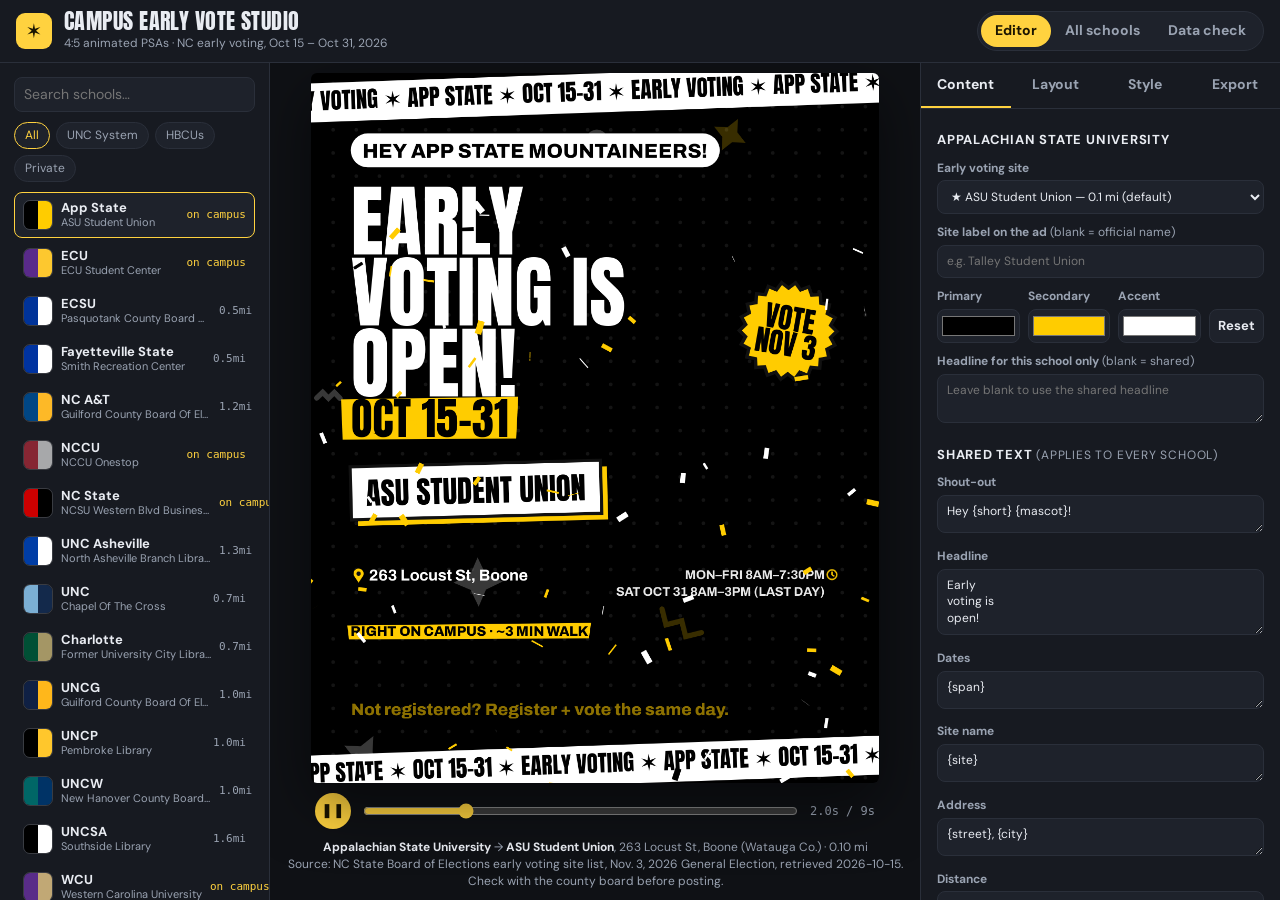
==== index.html @ 120e777c "Campus early vote PSA studio: 4:5 animated ad generator for NC campuses Co-Authored-By: Claude Opus " ====
<!doctype html>
<html lang="en">
<head>
<meta charset="utf-8">
<meta name="viewport" content="width=device-width, initial-scale=1">
<title>Campus Early Vote Studio</title>
<link rel="preconnect" href="https://fonts.googleapis.com">
<link rel="preconnect" href="https://fonts.gstatic.com" crossorigin>
<link href="https://fonts.googleapis.com/css2?family=Anton&family=Archivo:wght@400;600;700;800;900&family=Bowlby+One&family=DM+Sans:wght@400;600;700;800&family=Bungee&family=Space+Grotesk:wght@400;600;700&family=Permanent+Marker&family=Rubik:wght@400;600;700;800&family=Bricolage+Grotesque:opsz,wght@12..96,500;12..96,800&display=swap" rel="stylesheet">
<link rel="stylesheet" href="styles.css">
</head>
<body>
<header class="topbar">
  <div class="brand">
    <span class="brand-mark">✶</span>
    <div>
      <h1>Campus Early Vote Studio</h1>
      <p class="sub">4:5 animated PSAs · NC early voting, Oct 15 – Oct 31, 2026</p>
    </div>
  </div>
  <div class="view-toggle" role="tablist">
    <button class="seg active" data-view="single">Editor</button>
    <button class="seg" data-view="grid">All schools</button>
    <button class="seg" data-view="table">Data check</button>
  </div>
</header>

<main class="app">
  <!-- Schools -->
  <aside class="panel left">
    <input id="search" type="search" placeholder="Search schools…" autocomplete="off">
    <div class="chips" id="filters">
      <button class="chip active" data-f="all">All</button>
      <button class="chip" data-f="public">UNC System</button>
      <button class="chip" data-f="hbcu">HBCUs</button>
      <button class="chip" data-f="private">Private</button>
    </div>
    <ul id="schoolList" class="school-list"></ul>
  </aside>

  <!-- Stage -->
  <section class="stage" id="stageSingle">
    <div class="canvas-wrap" id="canvasWrap">
      <canvas id="ad" width="1080" height="1350"></canvas>
      <canvas id="overlay" width="1080" height="1350"></canvas>
      <div class="rec-badge" id="recBadge" hidden>● REC</div>
    </div>
    <div class="transport">
      <button id="playBtn" class="icon-btn" title="Play / pause (space)">❚❚</button>
      <input id="scrub" type="range" min="0" max="1000" value="0">
      <span id="timeRead" class="mono">0.0s</span>
    </div>
    <div class="site-note" id="siteNote"></div>
  </section>

  <section class="stage grid-stage" id="stageGrid" hidden>
    <div class="grid-head">
      <p>Every ad, frozen at <input id="gridTime" type="number" step="0.5" min="0" value="4" class="num-sm">s. Click any card to edit it.</p>
    </div>
    <div class="ad-grid" id="adGrid"></div>
  </section>

  <section class="stage table-stage" id="stageTable" hidden>
    <p class="muted">Each school's chosen early voting site. Students can only vote early in the county where they're registered, so the picker only offers sites in the campus county. ⚠ marks places to double-check before publishing.</p>
    <div class="table-scroll"><table id="dataTable"></table></div>
  </section>

  <!-- Controls -->
  <aside class="panel right">
    <div class="tabs" role="tablist">
      <button class="tab active" data-tab="content">Content</button>
      <button class="tab" data-tab="layout">Layout</button>
      <button class="tab" data-tab="style">Style</button>
      <button class="tab" data-tab="export">Export</button>
    </div>

    <div class="tab-body" data-body="content">
      <h3 id="schoolTitle">School</h3>
      <label>Early voting site
        <select id="siteSelect"></select>
      </label>
      <label>Site label on the ad <span class="hint">(blank = official name)</span>
        <input id="siteLabel" type="text" placeholder="e.g. Talley Student Union">
      </label>
      <div class="color-row">
        <label>Primary<input type="color" id="c0"></label>
        <label>Secondary<input type="color" id="c1"></label>
        <label>Accent<input type="color" id="c2"></label>
        <button id="resetColors" class="ghost sm" title="Back to default school colors">Reset</button>
      </div>
      <label>Headline for this school only <span class="hint">(blank = shared)</span>
        <textarea id="schoolHeadline" rows="2" placeholder="Leave blank to use the shared headline"></textarea>
      </label>

      <h3>Shared text <span class="hint">(applies to every school)</span></h3>
      <div id="textFields"></div>
      <details class="tokens">
        <summary>Fill-in tokens</summary>
        <p>Use these in any text field. They fill in per school:</p>
        <ul id="tokenList"></ul>
      </details>
      <div class="row2">
        <label>Hours format
          <select id="hoursMode">
            <option value="compact">Compact</option>
            <option value="full">Full schedule</option>
          </select>
        </label>
        <label>Countdown as of
          <input type="date" id="asOf">
        </label>
      </div>
    </div>

    <div class="tab-body" data-body="layout" hidden>
      <p class="hint">Drag items on the ad to move them. Arrow keys nudge (hold Shift for bigger steps). Layout is saved per template.</p>
      <ul id="layerList" class="layer-list"></ul>
      <div id="layerProps" class="layer-props"></div>
      <button id="resetLayout" class="ghost">Reset this template's layout</button>
    </div>

    <div class="tab-body" data-body="style" hidden>
      <h3>Template</h3>
      <div id="templatePick" class="template-pick"></div>
      <label>Type pairing
        <select id="fontPreset"></select>
      </label>
      <label>Background color
        <select id="colorMode">
          <option value="primary">Primary color</option>
          <option value="secondary">Secondary color</option>
          <option value="dark">Dark (tinted)</option>
          <option value="paper">Paper (off-white)</option>
        </select>
      </label>
      <label>Background pattern
        <select id="pattern">
          <option value="none">None</option>
          <option value="dots">Dots</option>
          <option value="halftone">Halftone</option>
          <option value="stripes">Stripes</option>
          <option value="grid">Grid</option>
        </select>
      </label>
      <label>Ticker band text <span class="hint">(Ticker template)</span>
        <input id="tickerText" type="text">
      </label>
      <div class="row2">
        <label>Length (s)
          <input id="duration" type="number" min="4" max="30" step="0.5">
        </label>
        <label>Ending
          <select id="outro">
            <option value="none">Hold</option>
            <option value="fade">Fade out (loops smoothly)</option>
          </select>
        </label>
      </div>
      <label class="check"><input type="checkbox" id="confetti"> Confetti burst</label>
      <label class="check"><input type="checkbox" id="guides"> Show safe-zone guides (editor only)</label>
    </div>

    <div class="tab-body" data-body="export" hidden>
      <h3>This school</h3>
      <div class="btn-col">
        <button id="exportVideo" class="primary">Record video</button>
        <button id="exportPng" class="ghost">Download still frame (PNG)</button>
      </div>
      <p class="hint" id="formatNote"></p>
      <h3>Batch</h3>
      <p class="hint">Records every school in the left-hand list (respects search and filters), one file each. Keep this tab visible while it runs. Your browser may ask once to allow multiple downloads.</p>
      <button id="exportAll" class="primary">Record all listed schools</button>
      <button id="exportAllPng" class="ghost">Download stills for all listed</button>
      <div id="batchProgress" class="progress" hidden><div></div><span></span></div>
      <h3>Settings</h3>
      <div class="btn-col">
        <button id="saveSettings" class="ghost">Save settings file (.json)</button>
        <label class="ghost file-btn">Load settings file<input type="file" id="loadSettings" accept="application/json" hidden></label>
        <button id="resetAll" class="ghost danger">Reset everything</button>
      </div>
    </div>
  </aside>
</main>

<script src="data.js"></script>
<script src="app.js"></script>
</body>
</html>
---- styles.css ----
:root {
  --bg: #0f1115;
  --panel: #171a21;
  --panel-2: #1e222b;
  --line: #2a2f3a;
  --text: #e9ecf2;
  --muted: #9aa3b2;
  --accent: #ffd23f;
  --accent-ink: #1a1400;
  --danger: #ff6b6b;
  --radius: 10px;
}
* { box-sizing: border-box; }
[hidden] { display: none !important; }
html, body { margin: 0; height: 100%; }
body {
  background: var(--bg);
  color: var(--text);
  font: 14px/1.4 "DM Sans", system-ui, -apple-system, sans-serif;
  display: flex; flex-direction: column;
}
button, input, select, textarea { font: inherit; color: inherit; }
.mono { font-family: ui-monospace, "SF Mono", Menlo, monospace; font-size: 12px; color: var(--muted); }
.muted, .hint { color: var(--muted); }
.hint { font-size: 12px; font-weight: 400; }

/* Top bar */
.topbar {
  display: flex; align-items: center; justify-content: space-between; gap: 16px;
  padding: 10px 16px; border-bottom: 1px solid var(--line); background: var(--panel);
}
.brand { display: flex; align-items: center; gap: 12px; }
.brand-mark {
  width: 36px; height: 36px; border-radius: 9px; display: grid; place-items: center;
  background: var(--accent); color: var(--accent-ink); font-size: 20px; font-weight: 900;
}
.brand h1 { margin: 0; font: 400 22px/1 "Anton", sans-serif; letter-spacing: .02em; text-transform: uppercase; }
.brand .sub { margin: 3px 0 0; color: var(--muted); font-size: 12px; }
.view-toggle { display: flex; background: var(--panel-2); border: 1px solid var(--line); border-radius: 999px; padding: 3px; }
.seg { border: 0; background: none; padding: 6px 14px; border-radius: 999px; cursor: pointer; color: var(--muted); font-weight: 700; }
.seg.active { background: var(--accent); color: var(--accent-ink); }

/* Layout */
.app { flex: 1; display: grid; grid-template-columns: 270px 1fr 360px; min-height: 0; }
.panel { background: var(--panel); overflow-y: auto; min-height: 0; padding: 14px; }
.panel.left { border-right: 1px solid var(--line); display: flex; flex-direction: column; gap: 10px; }
.panel.right { border-left: 1px solid var(--line); padding: 0; }

input[type=search], input[type=text], input[type=number], input[type=date], select, textarea {
  width: 100%; background: var(--panel-2); border: 1px solid var(--line); border-radius: 8px;
  padding: 7px 9px; outline: none;
}
textarea { resize: vertical; min-height: 38px; }
input:focus, select:focus, textarea:focus { border-color: var(--accent); }
label { display: block; font-size: 12px; font-weight: 700; color: var(--muted); margin: 10px 0 0; }
label > input, label > select, label > textarea { margin-top: 4px; color: var(--text); font-weight: 400; }
label.check { display: flex; gap: 8px; align-items: center; color: var(--text); font-weight: 600; }
label.check input { width: auto; margin: 0; }

.chips { display: flex; flex-wrap: wrap; gap: 6px; }
.chip { border: 1px solid var(--line); background: var(--panel-2); border-radius: 999px; padding: 4px 10px; font-size: 12px; cursor: pointer; color: var(--muted); }
.chip.active { border-color: var(--accent); color: var(--accent); }

.school-list { list-style: none; margin: 0; padding: 0; display: flex; flex-direction: column; gap: 2px; }
.school-list li button {
  width: 100%; display: grid; grid-template-columns: 30px 1fr auto; align-items: center; gap: 8px;
  padding: 7px 8px; border: 1px solid transparent; border-radius: 8px; background: none; cursor: pointer; text-align: left;
}
.school-list li button:hover { background: var(--panel-2); }
.school-list li button.active { background: var(--panel-2); border-color: var(--accent); }
.swatch { width: 30px; height: 30px; border-radius: 7px; display: grid; grid-template-columns: 1fr 1fr; overflow: hidden; border: 1px solid rgba(255,255,255,.15); }
.swatch i { display: block; }
.sname { font-weight: 700; font-size: 13px; line-height: 1.15; }
.ssub { display: block; font-size: 11px; color: var(--muted); font-weight: 400; white-space: nowrap; overflow: hidden; text-overflow: ellipsis; max-width: 150px; }
.dist { white-space: nowrap; font-size: 11px; color: var(--muted); font-family: ui-monospace, Menlo, monospace; }
.dist.on { color: var(--accent); }

/* Stage */
.stage { display: flex; flex-direction: column; align-items: center; justify-content: center; gap: 10px; padding: 16px; min-height: 0; min-width: 0; overflow: hidden; }
.canvas-wrap {
  position: relative; height: min(calc(100vh - 190px), 1350px); aspect-ratio: 4 / 5; max-width: 100%;
  border-radius: 6px; overflow: hidden; box-shadow: 0 20px 60px rgba(0,0,0,.5); flex-shrink: 0;
}
.canvas-wrap canvas { position: absolute; inset: 0; width: 100%; height: 100%; }
#overlay { cursor: default; }
.rec-badge { position: absolute; top: 10px; right: 10px; background: #e11; color: #fff; font-weight: 800; padding: 3px 8px; border-radius: 6px; font-size: 12px; }
.transport { display: flex; align-items: center; gap: 10px; width: min(100%, 560px); }
.transport input[type=range] { flex: 1; accent-color: var(--accent); }
.icon-btn { width: 36px; height: 36px; border-radius: 50%; border: 0; background: var(--accent); color: var(--accent-ink); cursor: pointer; font-weight: 900; }
.site-note { font-size: 12px; color: var(--muted); text-align: center; max-width: 620px; }
.site-note b { color: var(--text); }
.warn { color: #ffb347; }

/* Grid */
.grid-stage { justify-content: flex-start; overflow-y: auto; align-items: stretch; }
.grid-head p { margin: 0; color: var(--muted); }
.num-sm { width: 64px !important; display: inline-block; padding: 3px 6px !important; }
.ad-grid { display: grid; grid-template-columns: repeat(auto-fill, minmax(190px, 1fr)); gap: 14px; }
.ad-card { background: var(--panel); border: 1px solid var(--line); border-radius: var(--radius); overflow: hidden; cursor: pointer; text-align: left; padding: 0; }
.ad-card:hover { border-color: var(--accent); }
.ad-card canvas { width: 100%; aspect-ratio: 4/5; display: block; }
.ad-card div { padding: 8px 10px; font-size: 12px; }
.ad-card b { display: block; font-size: 13px; }
.ad-card span { color: var(--muted); }

/* Table */
.table-stage { justify-content: flex-start; align-items: stretch; overflow: hidden; }
.table-scroll { overflow: auto; }
table { border-collapse: collapse; width: 100%; font-size: 12px; }
th, td { border-bottom: 1px solid var(--line); padding: 6px 8px; text-align: left; vertical-align: top; }
th { position: sticky; top: 0; background: var(--panel); color: var(--muted); }
td.num { font-family: ui-monospace, Menlo, monospace; white-space: nowrap; }

/* Right panel */
.tabs { display: grid; grid-template-columns: repeat(4, 1fr); position: sticky; top: 0; background: var(--panel); border-bottom: 1px solid var(--line); z-index: 2; }
.tab { border: 0; background: none; padding: 12px 0; cursor: pointer; color: var(--muted); font-weight: 700; border-bottom: 2px solid transparent; }
.tab.active { color: var(--text); border-bottom-color: var(--accent); }
.tab-body { padding: 4px 16px 24px; }
h3 { font-size: 13px; margin: 18px 0 2px; text-transform: uppercase; letter-spacing: .06em; }
.color-row { display: grid; grid-template-columns: repeat(3, 1fr) auto; gap: 8px; align-items: end; }
.color-row input[type=color] { width: 100%; height: 34px; padding: 2px; border: 1px solid var(--line); border-radius: 8px; background: var(--panel-2); }
.row2 { display: grid; grid-template-columns: 1fr 1fr; gap: 10px; }
.tokens { margin-top: 10px; font-size: 12px; color: var(--muted); }
.tokens summary { cursor: pointer; font-weight: 700; }
.tokens ul { padding-left: 0; list-style: none; columns: 2; }
.tokens code { color: var(--accent); }

button.primary, button.ghost, label.ghost {
  display: block; width: 100%; padding: 9px 12px; border-radius: 8px; cursor: pointer; font-weight: 700; text-align: center; margin-top: 8px;
}
button.primary { background: var(--accent); color: var(--accent-ink); border: 0; }
button.ghost, label.ghost { background: var(--panel-2); border: 1px solid var(--line); color: var(--text); font-size: 13px; }
button.ghost.sm { padding: 7px 8px; margin: 0; }
button.danger { color: var(--danger); }
button:disabled { opacity: .5; cursor: not-allowed; }
.btn-col { display: flex; flex-direction: column; }

.template-pick { display: grid; grid-template-columns: 1fr 1fr; gap: 8px; margin-top: 6px; }
.template-pick button { border: 1px solid var(--line); background: var(--panel-2); border-radius: 8px; padding: 10px; cursor: pointer; text-align: left; }
.template-pick button b { display: block; font-size: 13px; }
.template-pick button span { font-size: 11px; color: var(--muted); }
.template-pick button.active { border-color: var(--accent); }

.layer-list { list-style: none; padding: 0; margin: 10px 0; display: flex; flex-direction: column; gap: 2px; }
.layer-list li { display: flex; align-items: center; gap: 6px; padding: 5px 6px; border-radius: 7px; cursor: pointer; border: 1px solid transparent; }
.layer-list li:hover { background: var(--panel-2); }
.layer-list li.active { border-color: var(--accent); background: var(--panel-2); }
.layer-list li .eye { width: 26px; height: 22px; border: 0; background: none; cursor: pointer; opacity: .9; }
.layer-list li.hidden-layer span { opacity: .4; text-decoration: line-through; }
.layer-props { border-top: 1px solid var(--line); padding-top: 4px; }
.prop { display: grid; grid-template-columns: 84px 1fr 52px; align-items: center; gap: 8px; margin-top: 8px; font-size: 12px; color: var(--muted); font-weight: 700; }
.prop input[type=range] { accent-color: var(--accent); width: 100%; }
.prop output { font-family: ui-monospace, Menlo, monospace; font-size: 11px; text-align: right; }
.prop select { grid-column: 2 / 4; }
.align-btns { grid-column: 2 / 4; display: flex; gap: 4px; }
.align-btns button { flex: 1; padding: 5px; border-radius: 6px; border: 1px solid var(--line); background: var(--panel-2); cursor: pointer; }
.align-btns button.active { border-color: var(--accent); color: var(--accent); }

.progress { margin-top: 10px; height: 26px; background: var(--panel-2); border-radius: 6px; position: relative; overflow: hidden; border: 1px solid var(--line); }
.progress div { position: absolute; inset: 0 auto 0 0; background: var(--accent); width: 0; transition: width .2s; }
.progress span { position: relative; font-size: 12px; line-height: 26px; padding-left: 8px; mix-blend-mode: difference; color: #fff; }

@media (max-width: 1100px) {
  body { height: auto; }
  .app { grid-template-columns: 1fr; overflow: visible; }
  .stage { overflow: visible; }
  .panel.left { max-height: 220px; border-right: 0; border-bottom: 1px solid var(--line); }
  .panel.right { border-left: 0; border-top: 1px solid var(--line); }
  .canvas-wrap { height: auto; width: min(100%, 520px); }
  .topbar { flex-wrap: wrap; }
}
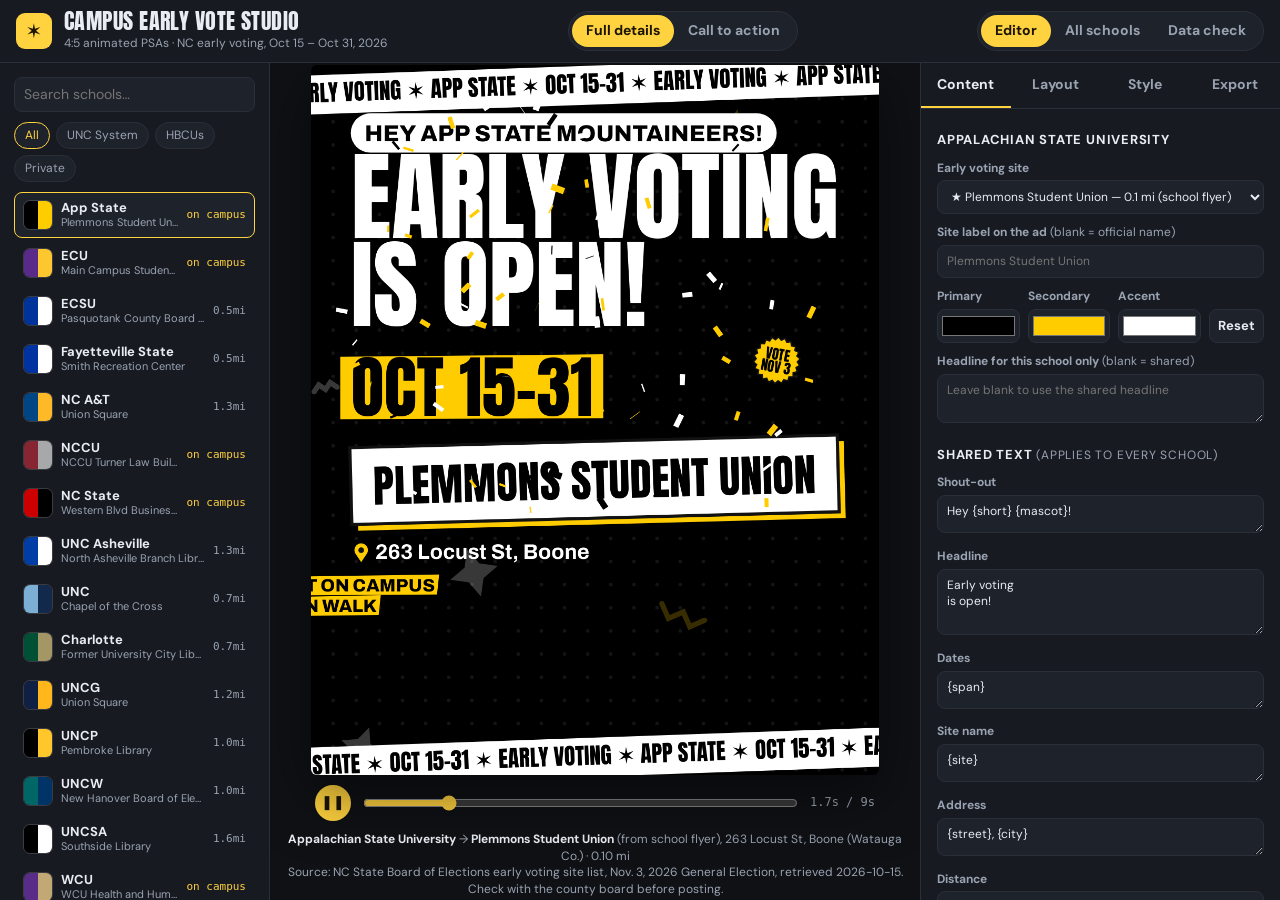
==== commit ef44e943: "Add a call-to-action ad version A header toggle switches between Full details and Call to action. Th" ====
--- a/index.html
+++ b/index.html
@@ -17,6 +17,10 @@
       <h1>Campus Early Vote Studio</h1>
       <p class="sub">4:5 animated PSAs · NC early voting, Oct 15 – Oct 31, 2026</p>
     </div>
+  </div>
+  <div class="view-toggle" role="tablist" aria-label="Ad version">
+    <button class="seg" data-variant="full" title="Site, address, hours, distance and ID reminder">Full details</button>
+    <button class="seg" data-variant="cta" title="No site, hours, address or ID: just a big tap prompt">Call to action</button>
   </div>
   <div class="view-toggle" role="tablist">
     <button class="seg active" data-view="single">Editor</button>
--- a/styles.css
+++ b/styles.css
@@ -63,15 +63,15 @@
 
 .school-list { list-style: none; margin: 0; padding: 0; display: flex; flex-direction: column; gap: 2px; }
 .school-list li button {
-  width: 100%; display: grid; grid-template-columns: 30px 1fr auto; align-items: center; gap: 8px;
+  width: 100%; display: grid; grid-template-columns: 30px minmax(0, 1fr) auto; align-items: center; gap: 8px;
   padding: 7px 8px; border: 1px solid transparent; border-radius: 8px; background: none; cursor: pointer; text-align: left;
 }
 .school-list li button:hover { background: var(--panel-2); }
 .school-list li button.active { background: var(--panel-2); border-color: var(--accent); }
 .swatch { width: 30px; height: 30px; border-radius: 7px; display: grid; grid-template-columns: 1fr 1fr; overflow: hidden; border: 1px solid rgba(255,255,255,.15); }
 .swatch i { display: block; }
-.sname { font-weight: 700; font-size: 13px; line-height: 1.15; }
-.ssub { display: block; font-size: 11px; color: var(--muted); font-weight: 400; white-space: nowrap; overflow: hidden; text-overflow: ellipsis; max-width: 150px; }
+.sname { min-width: 0; font-weight: 700; font-size: 13px; line-height: 1.15; }
+.ssub { display: block; font-size: 11px; color: var(--muted); font-weight: 400; white-space: nowrap; overflow: hidden; text-overflow: ellipsis; max-width: 100%; }
 .dist { white-space: nowrap; font-size: 11px; color: var(--muted); font-family: ui-monospace, Menlo, monospace; }
 .dist.on { color: var(--accent); }
 
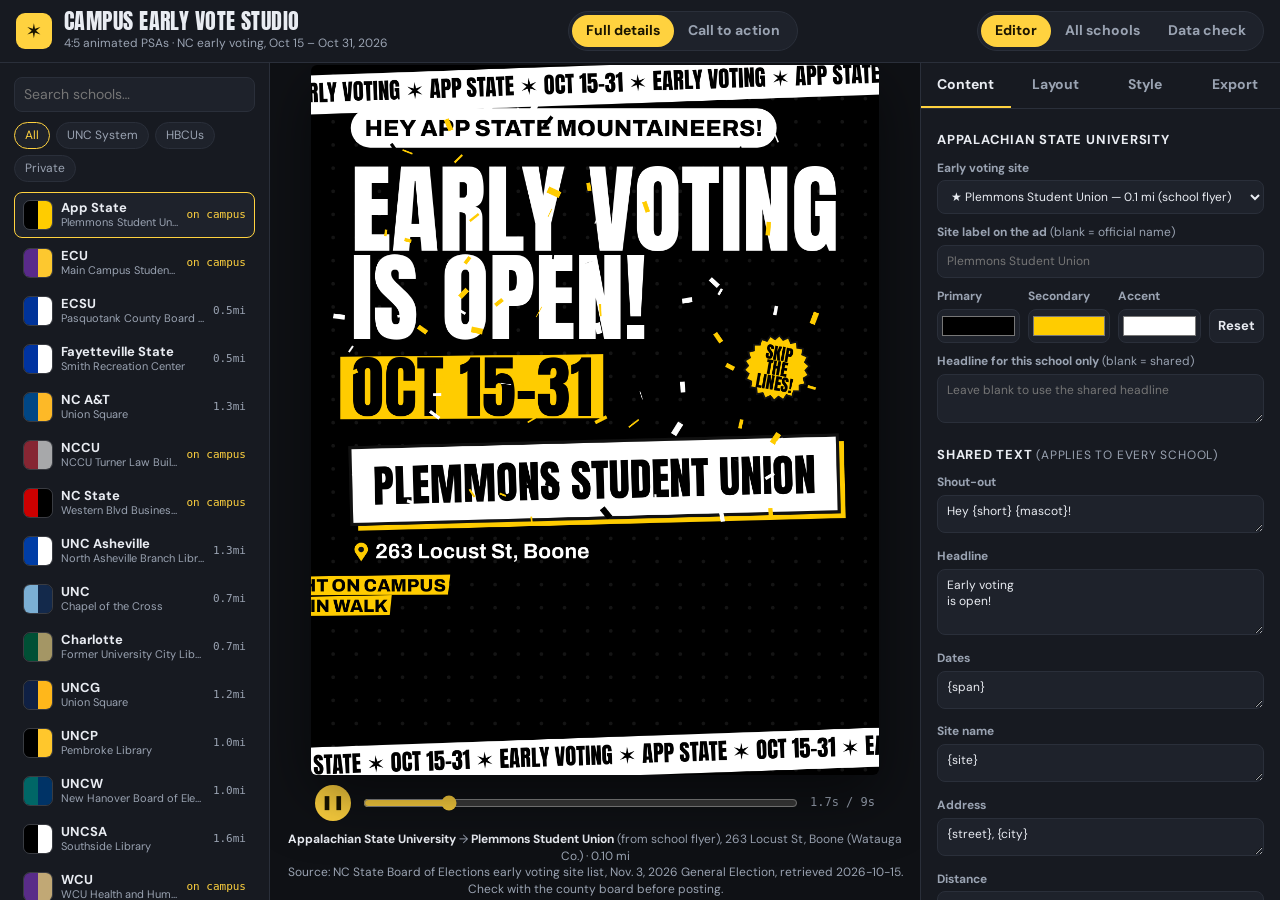
==== commit 960381ac: "Add Group Chat, To-Do List and Game Ticket templates - Group Chat: messages pop in with typing dots;" ====
--- a/index.html
+++ b/index.html
@@ -6,7 +6,7 @@
 <title>Campus Early Vote Studio</title>
 <link rel="preconnect" href="https://fonts.googleapis.com">
 <link rel="preconnect" href="https://fonts.gstatic.com" crossorigin>
-<link href="https://fonts.googleapis.com/css2?family=Anton&family=Archivo:wght@400;600;700;800;900&family=Bowlby+One&family=DM+Sans:wght@400;600;700;800&family=Bungee&family=Space+Grotesk:wght@400;600;700&family=Permanent+Marker&family=Rubik:wght@400;600;700;800&family=Bricolage+Grotesque:opsz,wght@12..96,500;12..96,800&display=swap" rel="stylesheet">
+<link href="https://fonts.googleapis.com/css2?family=Anton&family=Archivo:wght@400;600;700;800;900&family=Bowlby+One&family=DM+Sans:wght@400;600;700;800&family=Bungee&family=Space+Grotesk:wght@400;600;700&family=Permanent+Marker&family=Rubik:wght@400;600;700;800&family=Bricolage+Grotesque:opsz,wght@12..96,500;12..96,800&family=Caveat:wght@700&display=swap" rel="stylesheet">
 <link rel="stylesheet" href="styles.css">
 </head>
 <body>
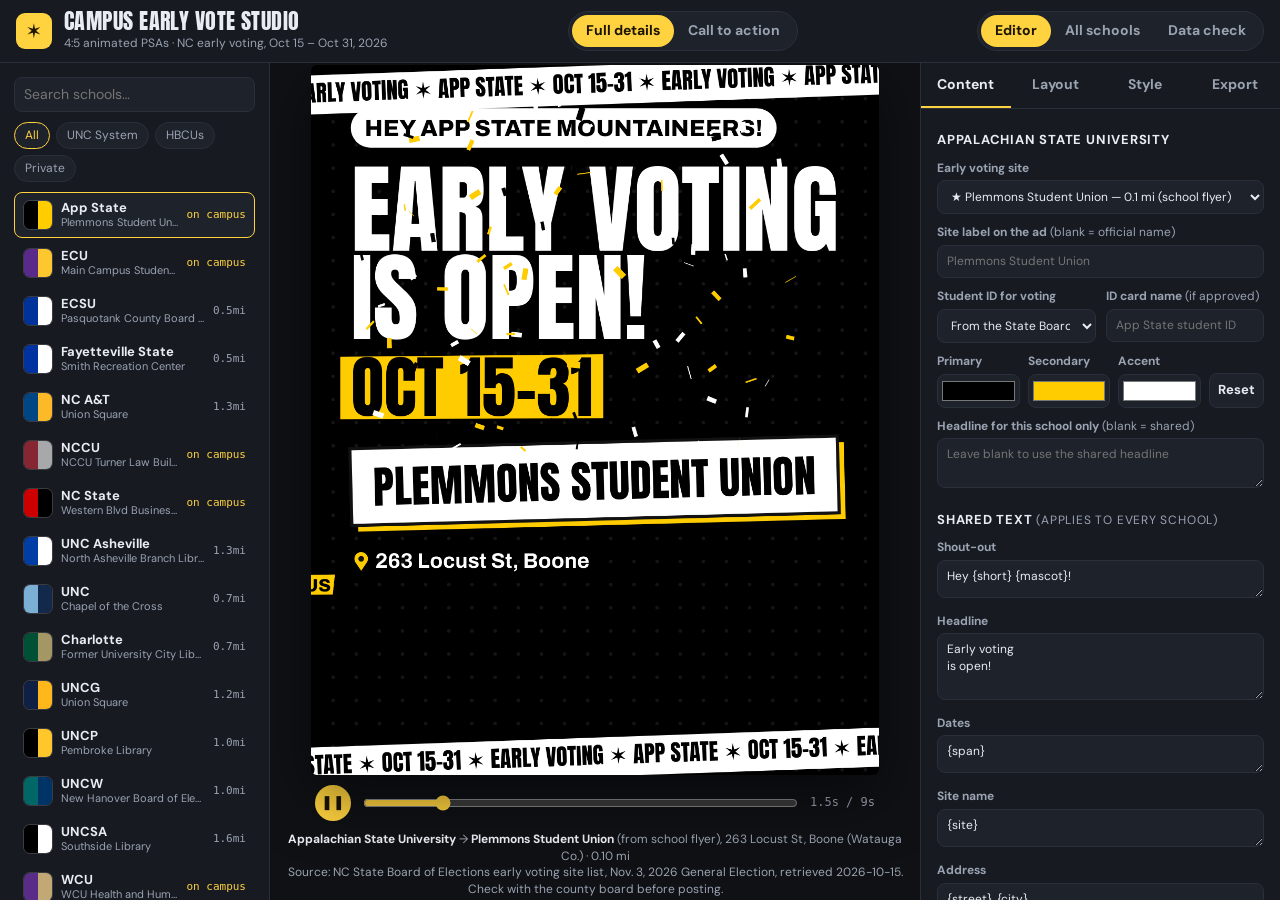
==== commit 174d9714: "Student-ID line only for schools with approved IDs; handwritten sticky note - data.js: idOk/idCard p" ====
--- a/index.html
+++ b/index.html
@@ -65,7 +65,7 @@
   </section>
 
   <section class="stage table-stage" id="stageTable" hidden>
-    <p class="muted">Each school's chosen early voting site. Students can only vote early in the county where they're registered, so the picker only offers sites in the campus county. ⚠ marks places to double-check before publishing.</p>
+    <p class="muted">Student IDs: approvals from the State Board's 2025–26 list (valid through Dec 31, 2026); schools not confirmed get a general photo-ID line instead. Each school's chosen early voting site. Students can only vote early in the county where they're registered, so the picker only offers sites in the campus county. ⚠ marks places to double-check before publishing.</p>
     <div class="table-scroll"><table id="dataTable"></table></div>
   </section>
 
@@ -86,6 +86,18 @@
       <label>Site label on the ad <span class="hint">(blank = official name)</span>
         <input id="siteLabel" type="text" placeholder="e.g. Talley Student Union">
       </label>
+      <div class="row2">
+        <label>Student ID for voting
+          <select id="idStatus">
+            <option value="default">From the State Board list</option>
+            <option value="yes">Approved: say so on the ad</option>
+            <option value="no">Not approved: don't mention</option>
+          </select>
+        </label>
+        <label>ID card name <span class="hint">(if approved)</span>
+          <input id="idCard" type="text">
+        </label>
+      </div>
       <div class="color-row">
         <label>Primary<input type="color" id="c0"></label>
         <label>Secondary<input type="color" id="c1"></label>
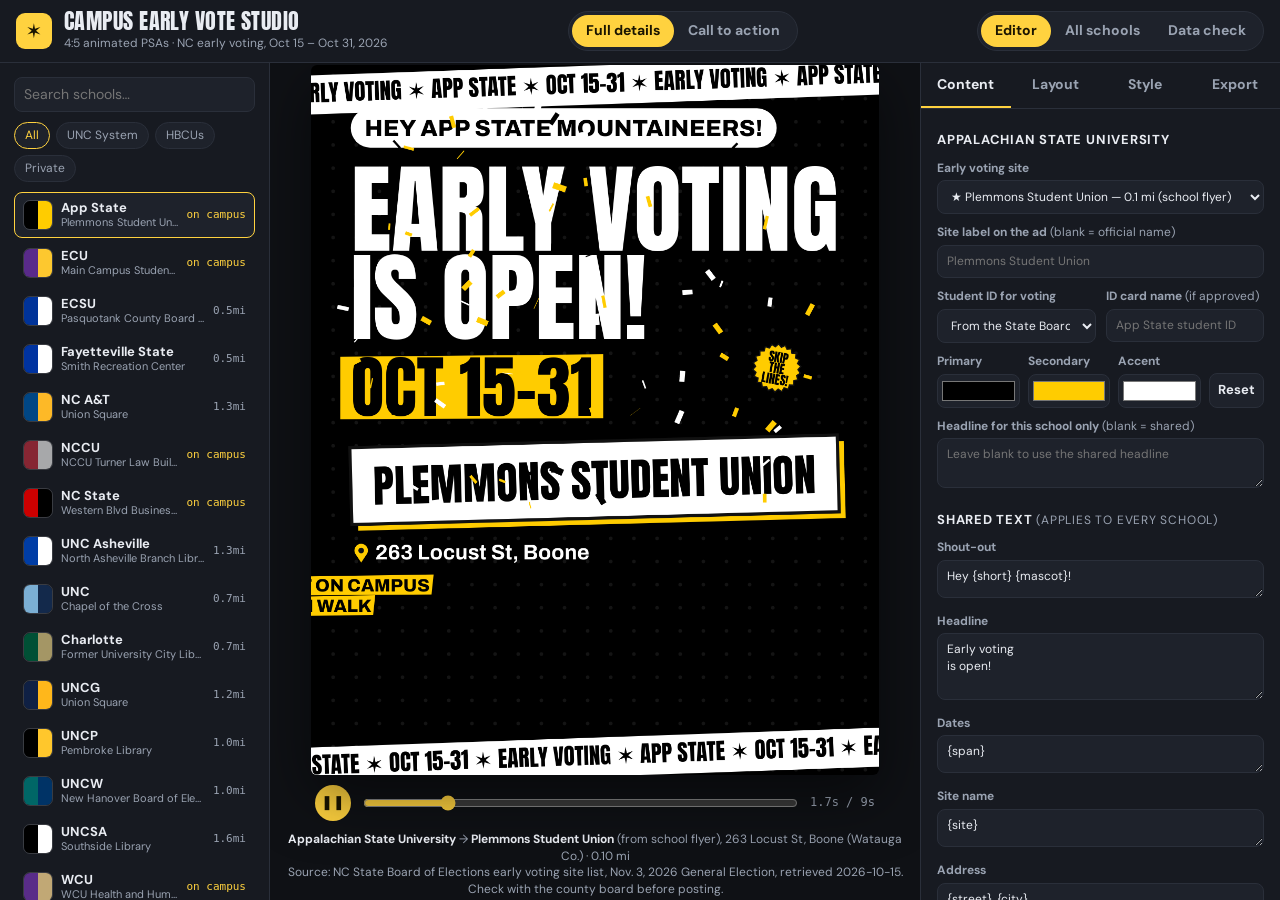
==== commit bf0ddc12: "Batch export builder: any schools × any designs, one ZIP Replaces the listed-schools batch buttons w" ====
--- a/index.html
+++ b/index.html
@@ -183,10 +183,30 @@
         <button id="exportPng" class="ghost">Download still frame (PNG)</button>
       </div>
       <p class="hint" id="formatNote"></p>
-      <h3>Batch</h3>
-      <p class="hint">Records every school in the left-hand list (respects search and filters), one file each. Keep this tab visible while it runs. Your browser may ask once to allow multiple downloads.</p>
-      <button id="exportAll" class="primary">Record all listed schools</button>
-      <button id="exportAllPng" class="ghost">Download stills for all listed</button>
+      <h3>Batch export</h3>
+      <p class="hint">Pick any mix of schools and designs. Every school × design pair becomes one file.</p>
+      <div class="bx-quick">
+        <button id="bxThisSchool" class="ghost sm">This school × every design</button>
+        <button id="bxThisDesign" class="ghost sm">Every school × this design</button>
+      </div>
+      <div class="bx-head"><b>Schools</b> <span id="bxSchoolCount" class="hint"></span>
+        <span class="bx-links"><button data-bx-s="all">All</button><button data-bx-s="listed">Listed</button><button data-bx-s="none">None</button></span></div>
+      <div id="bxSchools" class="bx-list"></div>
+      <div class="bx-head"><b>Designs</b> <span id="bxDesignCount" class="hint"></span>
+        <span class="bx-links"><button data-bx-d="all">All</button><button data-bx-d="full">All full</button><button data-bx-d="cta">All CTA</button><button data-bx-d="none">None</button></span></div>
+      <table id="bxDesigns" class="bx-grid"></table>
+      <div class="row2">
+        <label>Format
+          <select id="bxFormat"><option value="png">Still images (PNG)</option><option value="video">Videos</option></select>
+        </label>
+        <label>Folders in the ZIP
+          <select id="bxGroup"><option value="school">One per school</option><option value="design">One per design</option><option value="flat">No folders</option></select>
+        </label>
+      </div>
+      <label class="check"><input type="checkbox" id="bxZip" checked> Bundle everything into one .zip</label>
+      <p class="hint" id="bxSummary"></p>
+      <button id="bxStart" class="primary">Export</button>
+      <button id="bxCancel" class="ghost" hidden>Stop after this file</button>
       <div id="batchProgress" class="progress" hidden><div></div><span></span></div>
       <h3>Settings</h3>
       <div class="btn-col">
--- a/styles.css
+++ b/styles.css
@@ -169,3 +169,17 @@
   .canvas-wrap { height: auto; width: min(100%, 520px); }
   .topbar { flex-wrap: wrap; }
 }
+
+/* batch export builder */
+.bx-quick { display: grid; grid-template-columns: 1fr 1fr; gap: 6px; margin: 8px 0 4px; }
+.bx-quick button { margin: 0; font-size: 12px; }
+.bx-head { display: flex; align-items: center; gap: 6px; margin-top: 12px; font-size: 13px; }
+.bx-links { margin-left: auto; display: flex; gap: 2px; }
+.bx-links button { background: none; border: 0; color: var(--accent); font-size: 12px; cursor: pointer; padding: 2px 4px; }
+.bx-list { max-height: 190px; overflow: auto; border: 1px solid var(--line); border-radius: 8px; padding: 6px 8px; margin-top: 6px; display: grid; grid-template-columns: 1fr 1fr; gap: 2px 8px; background: var(--panel-2); }
+.bx-list label, .bx-grid label { display: flex; align-items: center; gap: 6px; font-size: 12px; margin: 0; font-weight: 600; color: var(--text); cursor: pointer; }
+.bx-grid { width: 100%; border-collapse: collapse; margin-top: 6px; font-size: 12px; }
+.bx-grid th { text-align: left; font-weight: 700; color: var(--muted); padding: 4px; }
+.bx-grid td { padding: 3px 4px; border-top: 1px solid var(--line); }
+.bx-grid td:first-child { font-weight: 700; }
+.bx-list input, .bx-grid input { width: auto; margin: 0; }
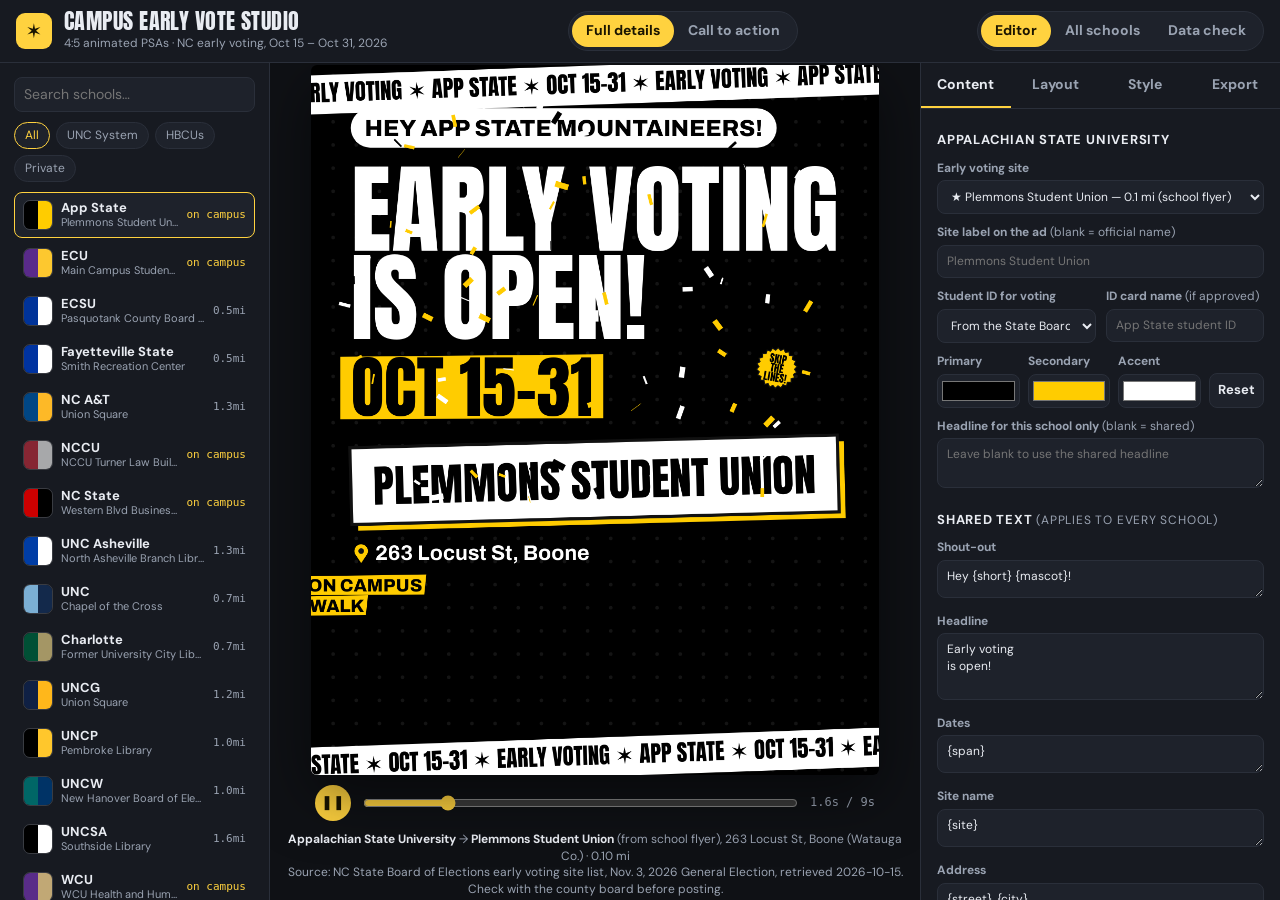
==== commit 5803b5f6: "Faster export: frame-by-frame WebCodecs video, parallel PNG encoding - Videos are rendered off-scree" ====
--- a/index.html
+++ b/index.html
@@ -218,6 +218,7 @@
   </aside>
 </main>
 
+<script src="vendor/mp4-muxer.js"></script>
 <script src="data.js"></script>
 <script src="app.js"></script>
 </body>
